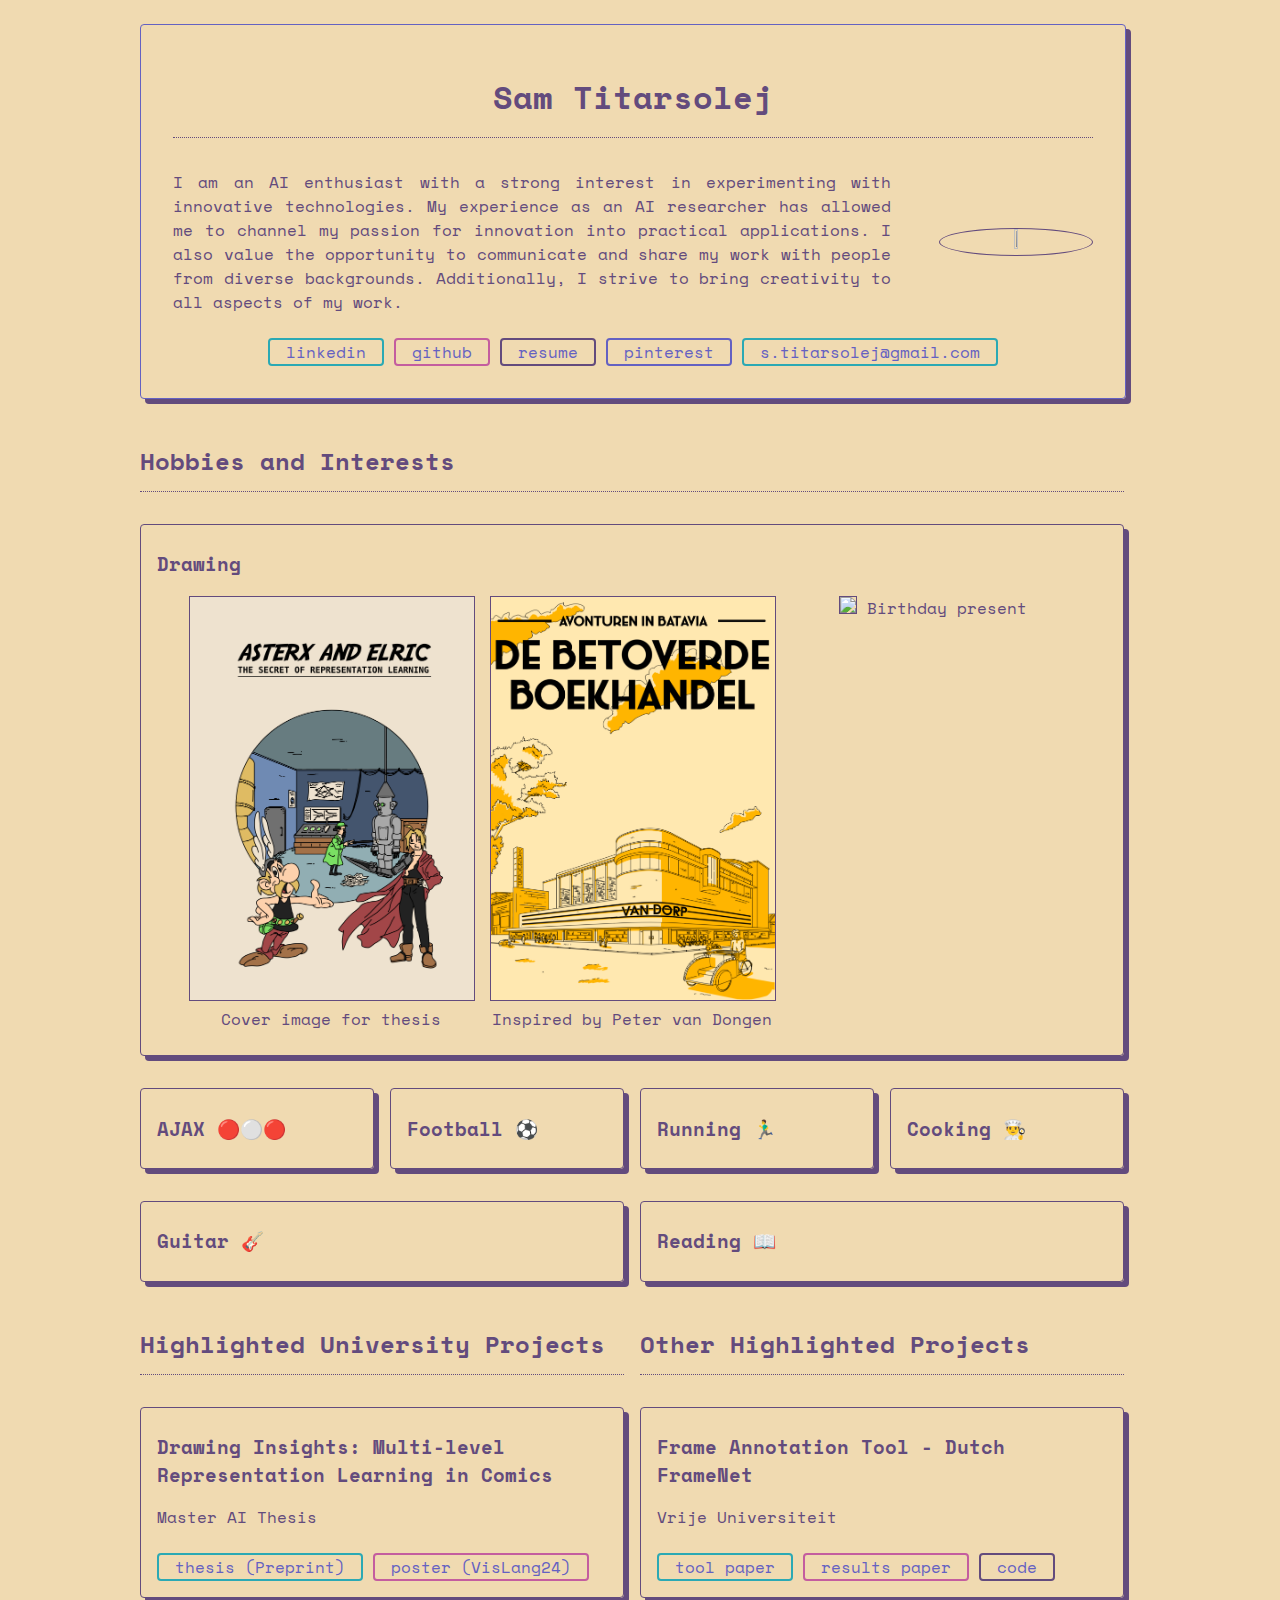
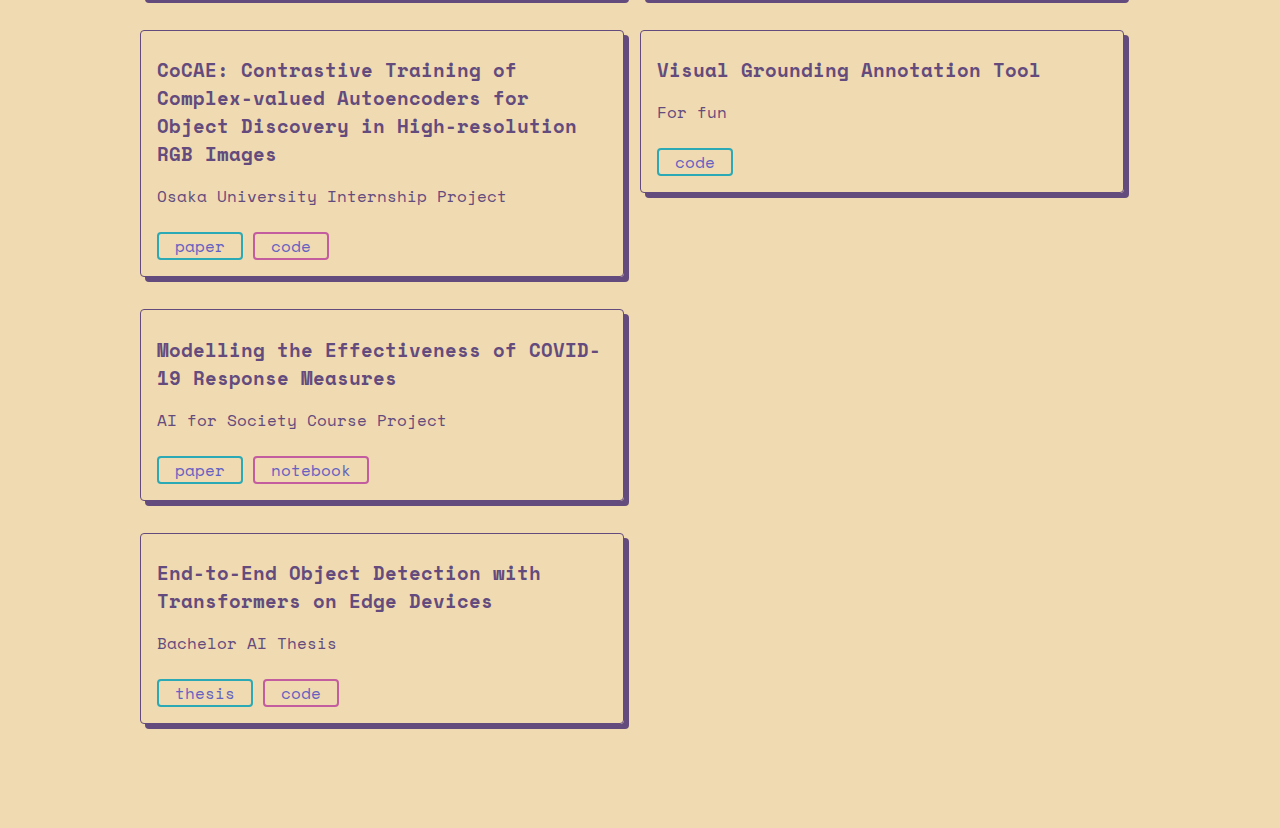
==== index.html @ b957e60d "Add email" ====
<!DOCTYPE html>
<html lang="en">
  <head>
    <meta charset="UTF-8">
    <meta name="viewport" content="width=device-width, initial-scale=1.0">
    <meta http-equiv="X-UA-Compatible" content="ie=edge">
    <title>Sam Titarsolej | Github.io</title>
    <link rel="stylesheet" href="./index.css">
    <link rel="icon" href="./favicon.ico" type="image/x-icon">

    <link rel="preconnect" href="https://fonts.googleapis.com">
    <link rel="preconnect" href="https://fonts.gstatic.com" crossorigin>
    <link href="https://fonts.googleapis.com/css2?family=Space+Mono:ital,wght@0,400;0,700;1,400;1,700&display=swap" rel="stylesheet">
  </head>
  <body>
    <main>
        <div class="page-container">
            <div id="header">
                <h1>Sam Titarsolej</h1>
                <div class="container">
                    <p>I am an AI enthusiast with a strong interest in experimenting with innovative technologies. My experience as an AI researcher has allowed me to channel my passion for innovation into practical applications. I also value the opportunity to communicate and share my work with people from diverse backgrounds. Additionally, I strive to bring creativity to all aspects of my work.</p>
                    <img src="https://avatar.iran.liara.run/public/boy?username=Ash" />
                </div>

                <a href="https://www.linkedin.com/in/samtitarsolej/" target="_blank" class="link-item border-1">linkedin</a>
                <a href="https://github.com/samtitar" target="_blank" class="link-item border-2">github</a>
                <a href="./resume.pdf" target="_blank" class="link-item border-3">resume</a>
                <a href="https://pin.it/72Xo2t1KF" target="_blank" class="link-item border-4">pinterest</a>
                <a href="mailto:s.titarsolej@gmail.com" target="_blank" class="link-item border-1">s.titarsolej@gmail.com</a>
            </div>
            <br />
            <div id="hobbies" class="section">
                <h2>Hobbies and Interests</h2>
                <div class="list">
                    <div id="drawing" class="list-item">
                        <h3>Drawing</h3>

                        <div>
                            <div>
                                <img src="drawings/asterx_elric.png" />
                                <span>Cover image for thesis</span>
                            </div>
                            <div>
                                <img src="drawings/geel.png" />
                                <span>Inspired by Peter van Dongen</span>
                            </div>
                            <div>
                                <img src="drawings/ronus.jpg" />
                                <span>Birthday present</span>
                            </div>
                        </div>
                    </div>

                    <div class="list-items-4">
                        <div id="ajax" class="list-item">
                            <h3>AJAX 🔴⚪🔴</h3>
                        </div>
                        <div id="ootball" class="list-item">
                            <h3>Football ⚽</h3>
                        </div>
                        <div id="running" class="list-item">
                            <h3>Running 🏃‍♂️</h3>
                        </div>
                        <div id="cooking" class="list-item">
                            <h3>Cooking 👨‍🍳</h3>
                        </div>
                    </div>

                    <div class="list-items-2">
                        <div id="guitar" class="list-item">
                            <h3>Guitar 🎸</h3>
                        </div>
                        <div id="running" class="list-item">
                            <h3>Reading 📖</h3>
                        </div>
                    </div>
                </div>
            </div>

            <br />
            <div id="university" class="section">
                <h2>Highlighted University Projects</h2>

                <div class="list">
                    <div id="drawingInsights" class="list-item">
                        <h3>Drawing Insights: Multi-level Representation Learning in Comics</h3>
                        <p class="list-item-context">Master AI Thesis</p>
                        <!-- <a href="./drawing_insights/thesis.pdf" target="_blank" class="link-item border-1">thesis</a>
                        <a href="./drawing_insights/paper.pdf" target="_blank" class="link-item border-2">paper</a>
                        <a href="./drawing_insights/poster.pdf" target="_blank" class="link-item border-3">poster</a>
                        <a href="https://github.com/samtitar/expression-in-comics" target="_blank" class="link-item border-4">code</a> -->
                        <a href="./drawing_insights/thesis.pdf" target="_blank" class="link-item border-1">thesis (Preprint)</a>
                        <a href="./drawing_insights/poster-1.pdf" target="_blank" class="link-item border-2">poster (VisLang24)</a>
                    </div>

                    <div id="cocae" class="list-item">
                        <h3>CoCAE: Contrastive Training of Complex-valued Autoencoders for Object Discovery in High-resolution RGB Images</h3>
                        <p class="list-item-context">Osaka University Internship Project</p>
                        <a href="./contrastive_complex_autoencoders/paper.pdf" target="_blank" class="link-item border-1">paper</a>
                        <a href="https://github.com/samtitar/contrastive-cae" target="_blank" class="link-item border-2">code</a>
                    </div>

                    <div id="aifs" class="list-item">
                        <h3>Modelling the Effectiveness of COVID-19 Response Measures</h3>
                        <p class="list-item-context">AI for Society Course Project</p>
                        <a href="./aifs_covid_measures/paper.pdf" target="_blank" class="link-item border-1">paper</a>
                        <a href="./aifs_covid_measures/notebook.html" target="_blank" class="link-item border-2">notebook</a>
                    </div>

                    <div id="detrEdge" class="list-item">
                        <h3>End-to-End Object Detection with Transformers on Edge Devices</h3>
                        <p class="list-item-context">Bachelor AI Thesis</p>
                        <a href="./end_to_end_object_detection/thesis.pdf" target="_blank" class="link-item border-1">thesis</a>
                        <a href="https://github.com/samtitar/detr-on-edge" target="_blank" class="link-item border-2">code</a>
                    </div>
                </div>
            </div>

            <br />
            <div id="profesional" class="section">
                <h2>Other Highlighted Projects</h2>

                <div class="list">
                    <div id="fatDfn" class="list-item">
                        <h3>Frame Annotation Tool - Dutch FrameNet</h3>
                        <p class="list-item-context">Vrije Universiteit</p>
                        <a href="https://aclanthology.org/2020.framenet-1.5.pdf" target="_blank" class="link-item border-1">tool paper</a>
                        <a href="https://aclanthology.org/2022.lrec-1.5.pdf" target="_blank" class="link-item border-2">results paper</a>
                        <a href="https://github.com/cltl/frame-annotation-tool" target="_blank" class="link-item border-3">code</a>
                    </div>

                    <div id="bboxAt" class="list-item">
                        <h3>Visual Grounding Annotation Tool</h3>
                        <p class="list-item-context">For fun</p>
                        <a href="https://github.com/samtitar/box-annotator" target="_blank" class="link-item border-1">code</a>
                    </div>
                </div>
            </div>
        </div>
    </main>
  </body>
</html>
---- index.css ----
:root {
    --color1: #f0dab1;
    --color2: #e39aac;
    --color3: #c45d9f;
    --color4: #634b7d;
    --color5: #6461c2;
    --color6: #2ba9b4;
    --color7: #93d4b5;
    --color8: #f0f6e8;
}

body {
    font-family: "Space Mono", monospace;
    font-weight: 400;
    font-style: normal;
    padding: 1em;
    background-color: var(--color1);
    color: var(--color4);
}

h1, h2, h3 {
    margin: 0.5em 0em;
}

h1, h2 {
    padding-bottom: 0.5em;
    border-bottom: 1px dotted var(--color4);
}

a {
    text-decoration: none;
    color: var(--color5);
}

.page-container {
    width: 100%;
    display: grid;
    grid-template-areas: "header"
                         "hobbies"
                         "university"
                         "profesional";
}

@media (min-width: 1000px) {
    .page-container {
        margin-left: calc(50% - 500px);
        max-width: 1000px;
        grid-template-areas: "header header"
                             "hobbies hobbies"
                             "university profesional";
        grid-template-columns: 1fr 1fr;
    }
}

#header {
    width: calc(100% - 5em);
    text-align: center;
    padding: 2em;
    border: 1px solid var(--color5);
    -webkit-box-shadow: 5px 5px 0px 0px var(--color4);
    -moz-box-shadow: 5px 5px 0px 0px var(--color4);
    box-shadow: 5px 5px 0px 0px var(--color4);
    margin-bottom: 2em;
    grid-area: header;
    border-radius: 4px;
}

#header .container p {
    width: 100%;
    text-align: justify;
}

#header .container img {
    margin-top: 1em;
    width: 40%;
    border: 1px solid var(--color4);
    border-radius: 100%;
}

@media (min-width: 700px) {
    #header .container {
        display: flex;
        text-align: center;
    }
    
    #header .container p {
        width: calc(80% - 1em);
        text-align: justify;
    }
    
    #header .container img {
        width: calc(20% - 2em);
        height: 100%;
        margin-left: 3em;
        margin-top: auto;
        margin-bottom: auto;

        background-size: cover;
        background-position: center;
        background-repeat: no-repeat;
    }
}

#university {
    grid-area: university;
}

#profesional {
    grid-area: profesional;
}

#hobbies {
    grid-area: hobbies;
}

#drawing div {
    text-align: center;
    justify-content: center;
}

#drawing div div {
    margin: 0.5em;
    display: inline-block;
    max-width: 100%;
    height: auto;
}

#drawing div div img {
    max-width: 100%;
    border: 1px solid var(--color4);
}

@media (min-width: 500px) {
    #drawing div {
        display: flex;
        text-align: center;
        justify-content: center;
    }

    #drawing div div {
        flex: 1;
        margin: 0.5em;
        display: inline-block;
        max-width: 30%;
    }

    #drawing div div img {
        max-width: 100%;
        border: 1px solid var(--color4);
    }
}

.section {
    width: calc(100% - 1em);
}

:target {
    transform: translate(-10px, -10px);
    border-color: var(--color3) !important;
    -webkit-box-shadow: 15px 15px 0px 0px var(--color3) !important;
    -moz-box-shadow: 15px 15px 0px 0px var(--color3) !important;
    box-shadow: 15px 15px 0px 0px var(--color3) !important;
}

:target::before {
    content: "--- Linked Item ---";
    text-align: center;
    display: inline-block;
    width: 100%;
}

@media (min-width: 500px) {
    .list-items-2 {
        display: grid;
        gap: 1em;
        grid-template-columns: 1fr 1fr;
    }

    .list-items-2 .list-item {
        margin-top: 0;
    }
}

@media (min-width: 700px) {
    .list-items-3 {
        display: grid;
        gap: 1em;
        grid-template-columns: 1fr 1fr 1fr;
    }

    .list-items-3 .list-item {
        margin-top: 0;
    }
}


@media (min-width: 800px) {
    .list-items-4 {
        display: grid;
        gap: 1em;
        grid-template-columns: 1fr 1fr 1fr 1fr;
    }

    .list-items-4 .list-item {
        margin-top: 0;
    }
}

.list-item {
    margin: 2em 0em;
    padding: 1em;
    border: 1px solid var(--color4);
    border-radius: 4px;

    -webkit-box-shadow: 5px 5px 0px 0px var(--color4);
    -moz-box-shadow: 5px 5px 0px 0px var(--color4);
    box-shadow: 5px 5px 0px 0px var(--color4);

    transition: transform 0.2s,
        -webkit-box-shadow 0.2s,
        -moz-box-shadow 0.2s,
        box-shadow 0.2s;
}

.list-item:hover {
    transform: translate(-10px, -10px);
    -webkit-box-shadow: 15px 15px 0px 0px var(--color3);
    -moz-box-shadow: 15px 15px 0px 0px var(--color3);
    box-shadow: 15px 15px 0px 0px var(--color3);
}

.link-item {
    display: inline-block;
    margin-top: 0.5em;
    border: 2px solid;
    border-radius: 4px;
    padding: 0 1em;
}

.border-1 {
    border-color: var(--color6);
}

.border-1:hover {
    background-color: var(--color6);
    color: var(--color1);
}

.border-2 {
    border-color: var(--color3);
}

.border-2:hover {
    background-color: var(--color3);
    color: var(--color1);
}

.border-3 {
    border-color: var(--color4);
}

.border-3:hover {
    background-color: var(--color4);
    color: var(--color1);
}

.border-4 {
    border-color: var(--color5);
}

.border-4:hover {
    background-color: var(--color5);
    color: var(--color1);
}
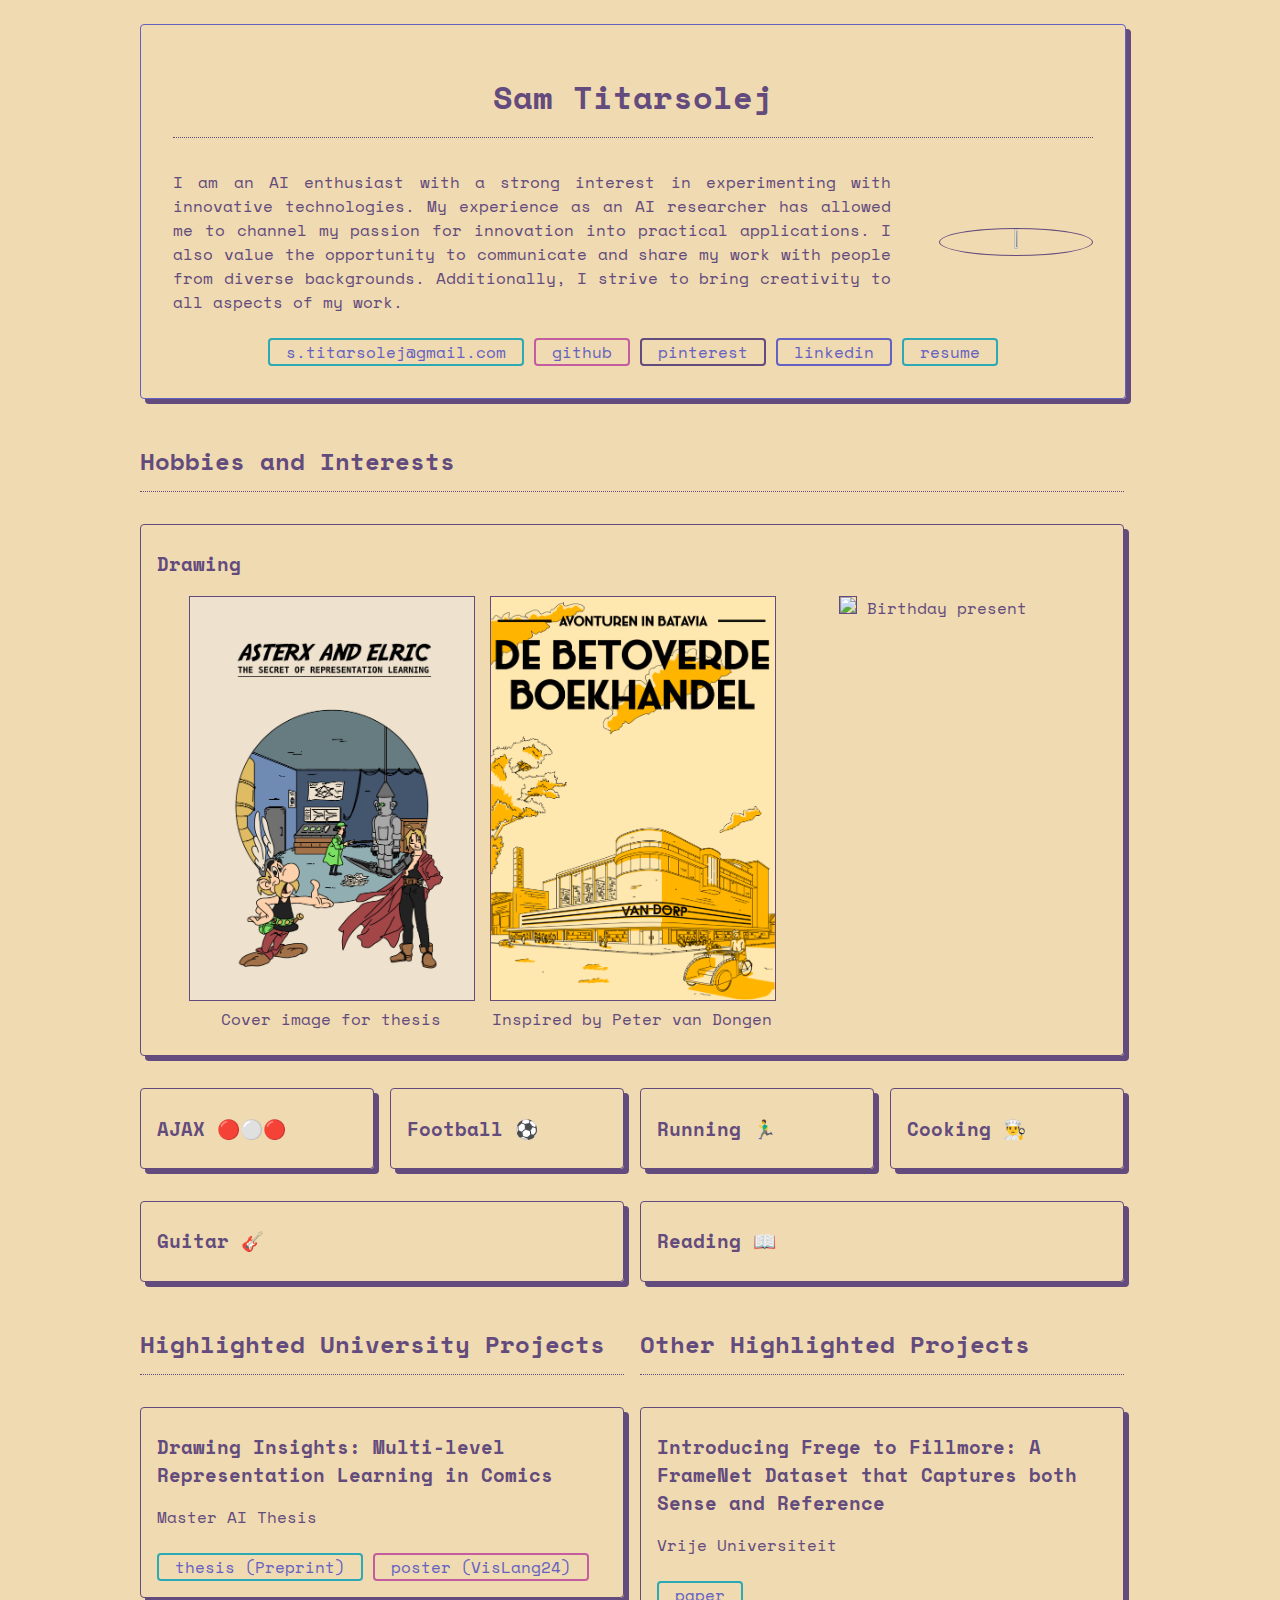
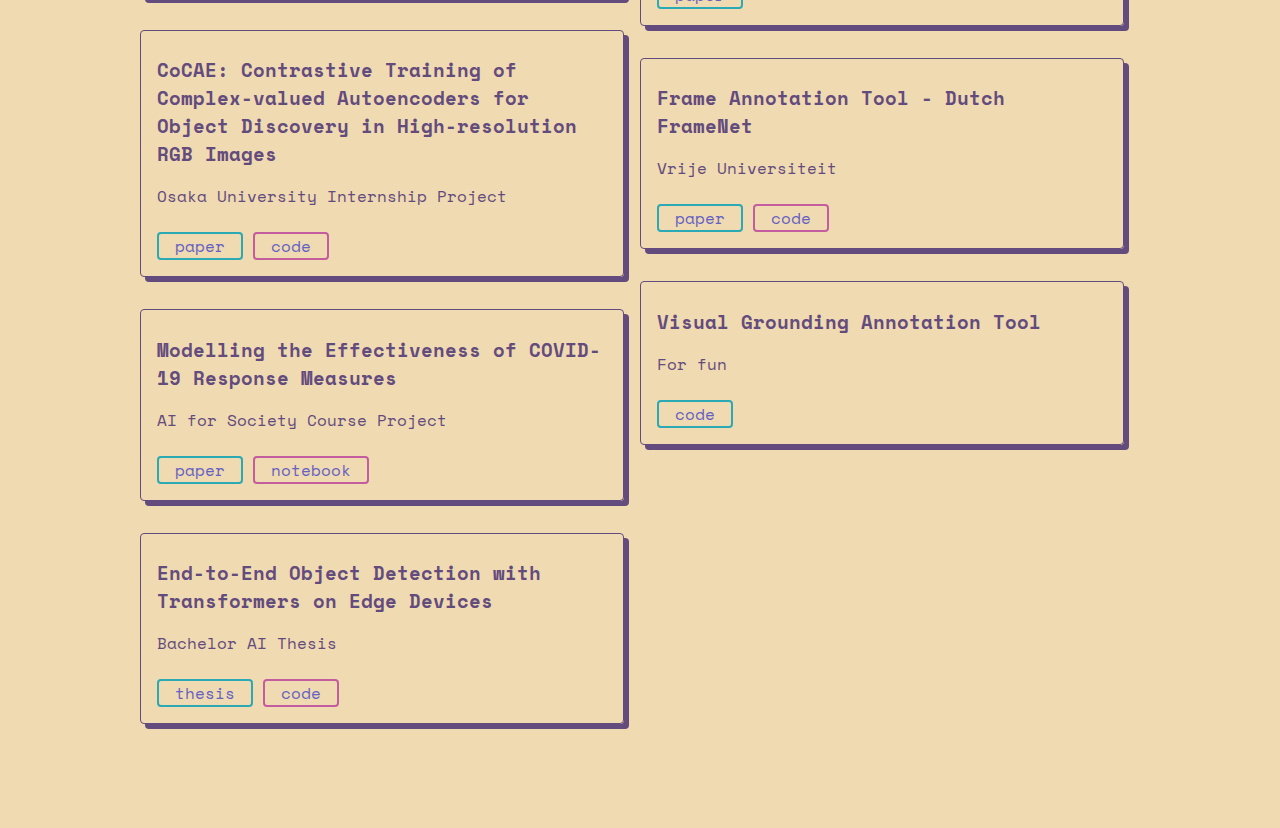
==== commit b84cb078: "Update links" ====
--- a/index.html
+++ b/index.html
@@ -22,11 +22,11 @@
                     <img src="https://avatar.iran.liara.run/public/boy?username=Ash" />
                 </div>
 
-                <a href="https://www.linkedin.com/in/samtitarsolej/" target="_blank" class="link-item border-1">linkedin</a>
+                <a href="mailto:s.titarsolej@gmail.com" target="_blank" class="link-item border-1">s.titarsolej@gmail.com</a>
                 <a href="https://github.com/samtitar" target="_blank" class="link-item border-2">github</a>
-                <a href="./resume.pdf" target="_blank" class="link-item border-3">resume</a>
-                <a href="https://pin.it/72Xo2t1KF" target="_blank" class="link-item border-4">pinterest</a>
-                <a href="mailto:s.titarsolej@gmail.com" target="_blank" class="link-item border-1">s.titarsolej@gmail.com</a>
+                <a href="https://pin.it/72Xo2t1KF" target="_blank" class="link-item border-3">pinterest</a>
+                <a href="https://www.linkedin.com/in/samtitarsolej/" target="_blank" class="link-item border-4">linkedin</a>
+                <a href="./resume.pdf" target="_blank" class="link-item border-1">resume</a>
             </div>
             <br />
             <div id="hobbies" class="section">
@@ -121,12 +121,17 @@
                 <h2>Other Highlighted Projects</h2>
 
                 <div class="list">
+                    <div id="ftfDfn" class="list-item">
+                        <h3>Introducing Frege to Fillmore: A FrameNet Dataset that Captures both Sense and Reference</h3>
+                        <p class="list-item-context">Vrije Universiteit</p>
+                        <a href="https://aclanthology.org/2022.lrec-1.5.pdf" target="_blank" class="link-item border-1">paper</a>
+                    </div>
+
                     <div id="fatDfn" class="list-item">
                         <h3>Frame Annotation Tool - Dutch FrameNet</h3>
                         <p class="list-item-context">Vrije Universiteit</p>
-                        <a href="https://aclanthology.org/2020.framenet-1.5.pdf" target="_blank" class="link-item border-1">tool paper</a>
-                        <a href="https://aclanthology.org/2022.lrec-1.5.pdf" target="_blank" class="link-item border-2">results paper</a>
-                        <a href="https://github.com/cltl/frame-annotation-tool" target="_blank" class="link-item border-3">code</a>
+                        <a href="https://aclanthology.org/2020.framenet-1.5.pdf" target="_blank" class="link-item border-1">paper</a>
+                        <a href="https://github.com/cltl/frame-annotation-tool" target="_blank" class="link-item border-2">code</a>
                     </div>
 
                     <div id="bboxAt" class="list-item">
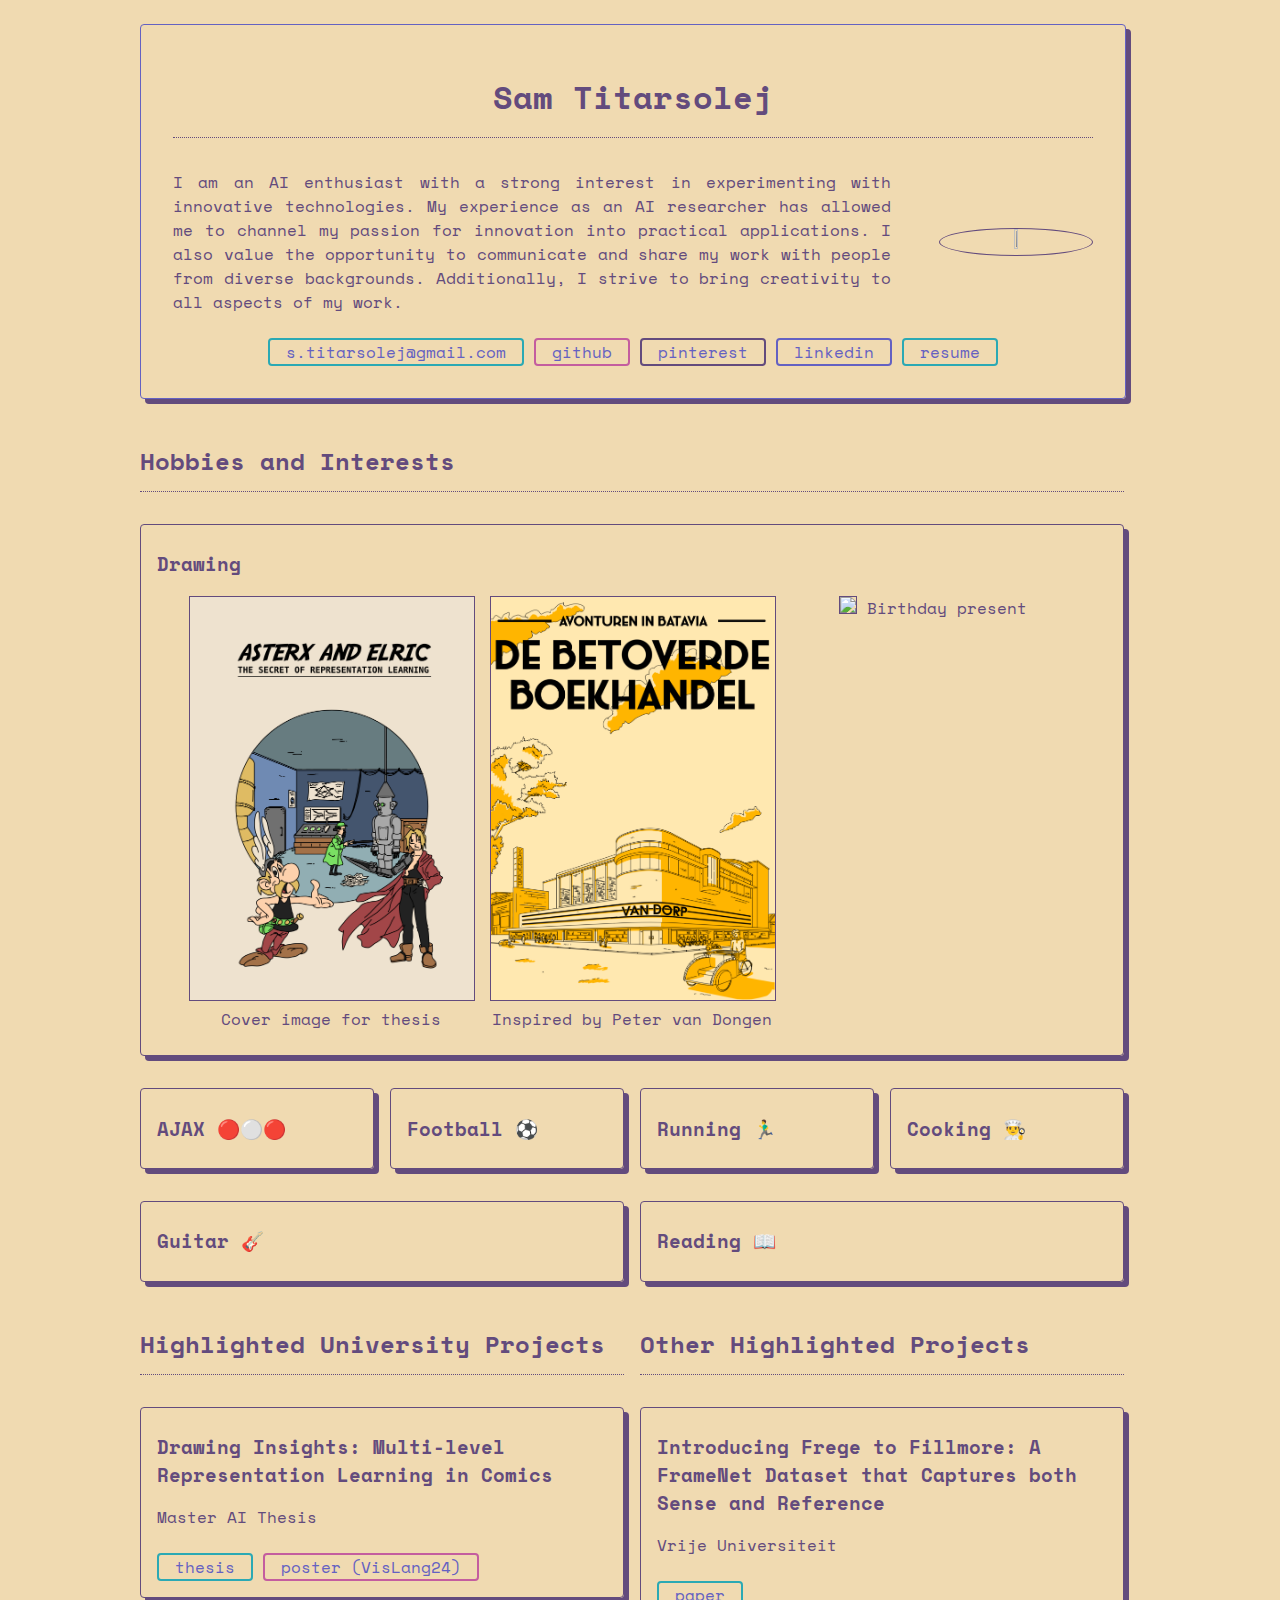
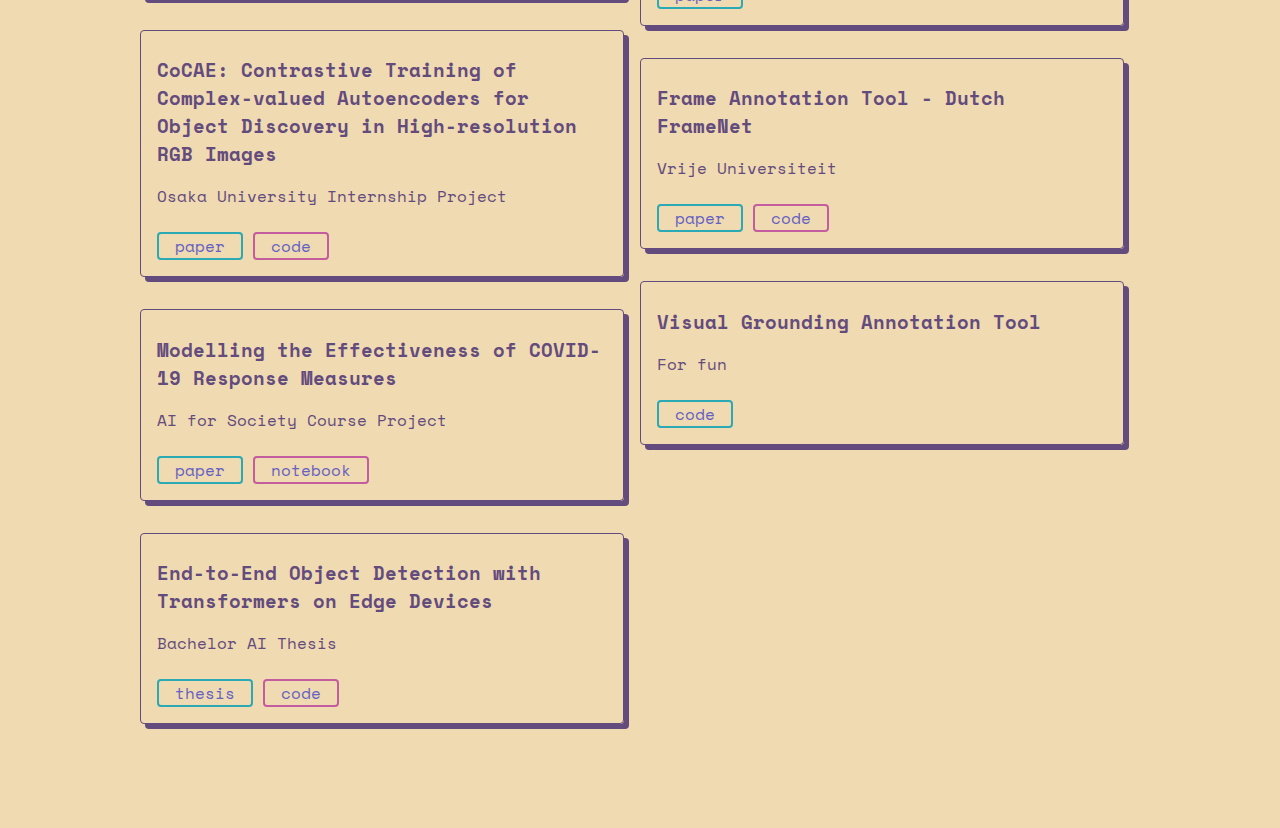
==== commit 267de943: "Thesis final version" ====
--- a/index.html
+++ b/index.html
@@ -89,7 +89,7 @@
                         <a href="./drawing_insights/paper.pdf" target="_blank" class="link-item border-2">paper</a>
                         <a href="./drawing_insights/poster.pdf" target="_blank" class="link-item border-3">poster</a>
                         <a href="https://github.com/samtitar/expression-in-comics" target="_blank" class="link-item border-4">code</a> -->
-                        <a href="./drawing_insights/thesis.pdf" target="_blank" class="link-item border-1">thesis (Preprint)</a>
+                        <a href="./drawing_insights/thesis.pdf" target="_blank" class="link-item border-1">thesis</a>
                         <a href="./drawing_insights/poster-1.pdf" target="_blank" class="link-item border-2">poster (VisLang24)</a>
                     </div>
 
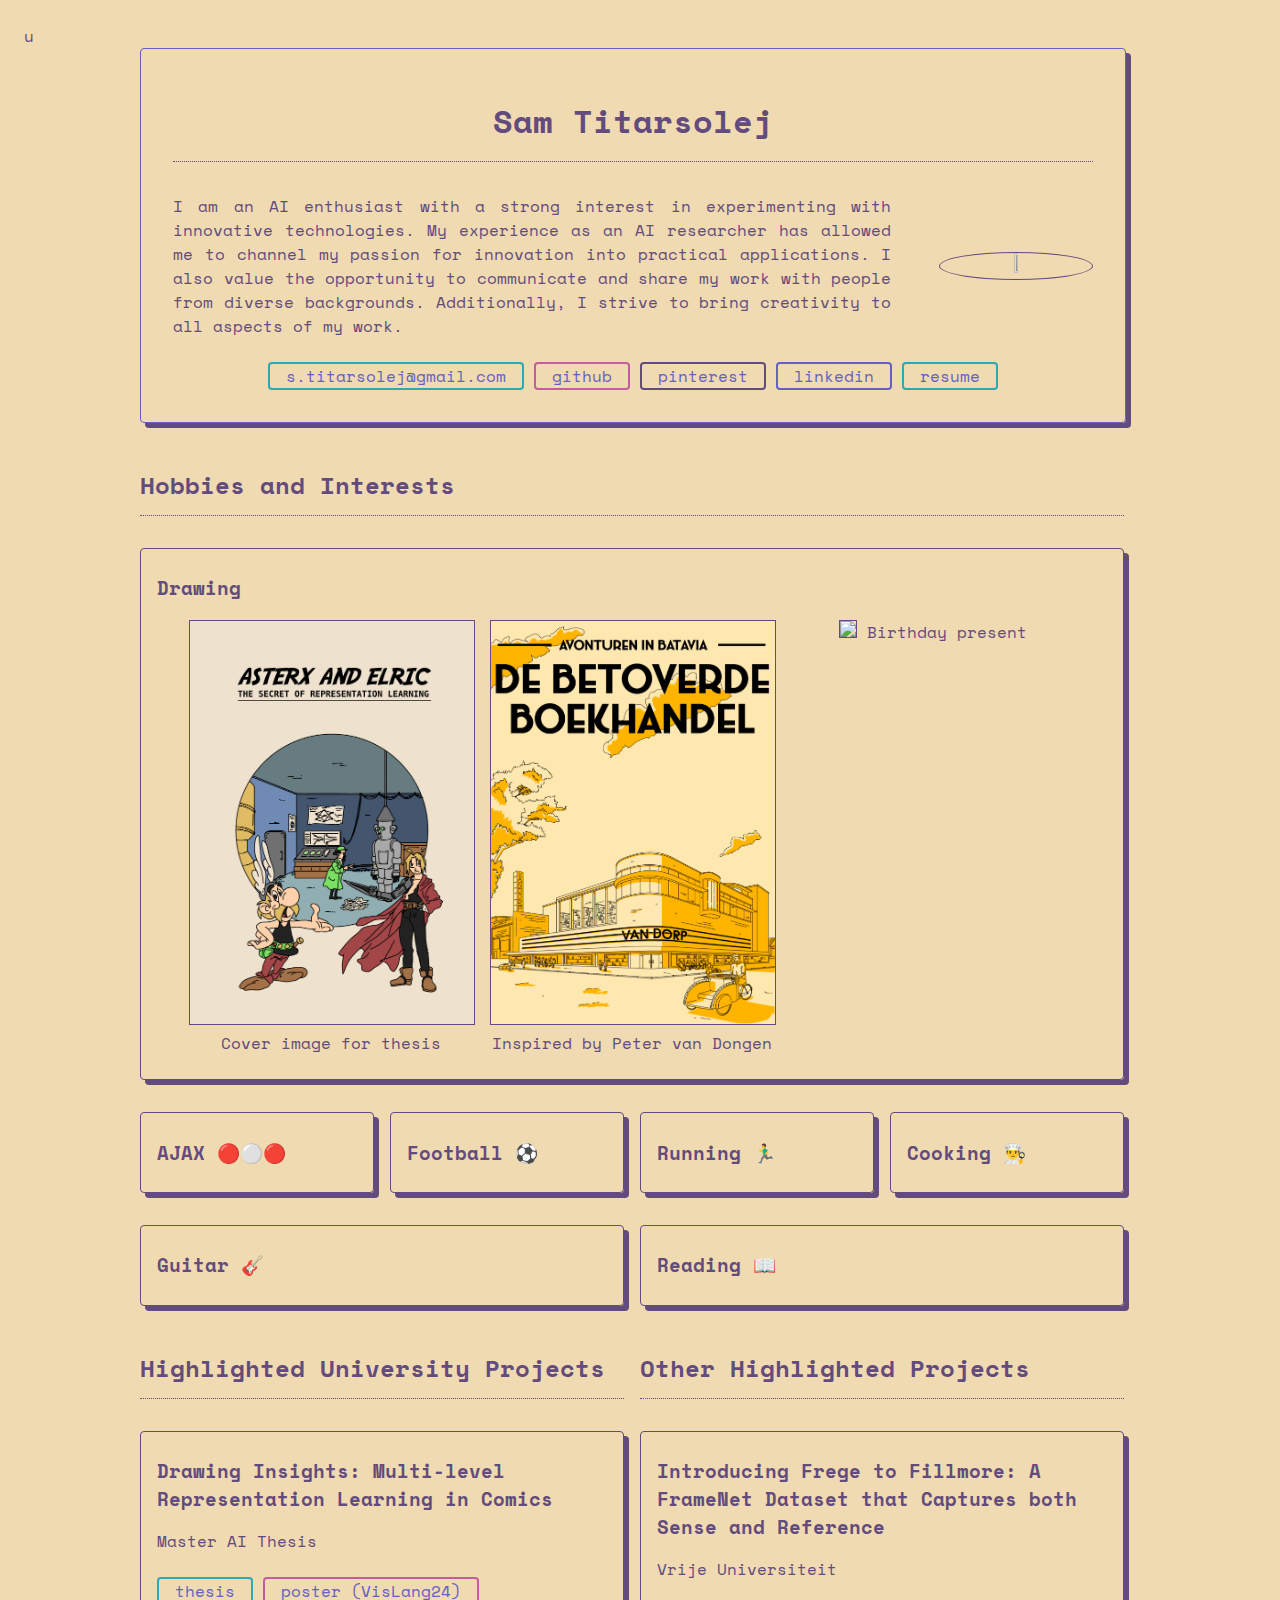
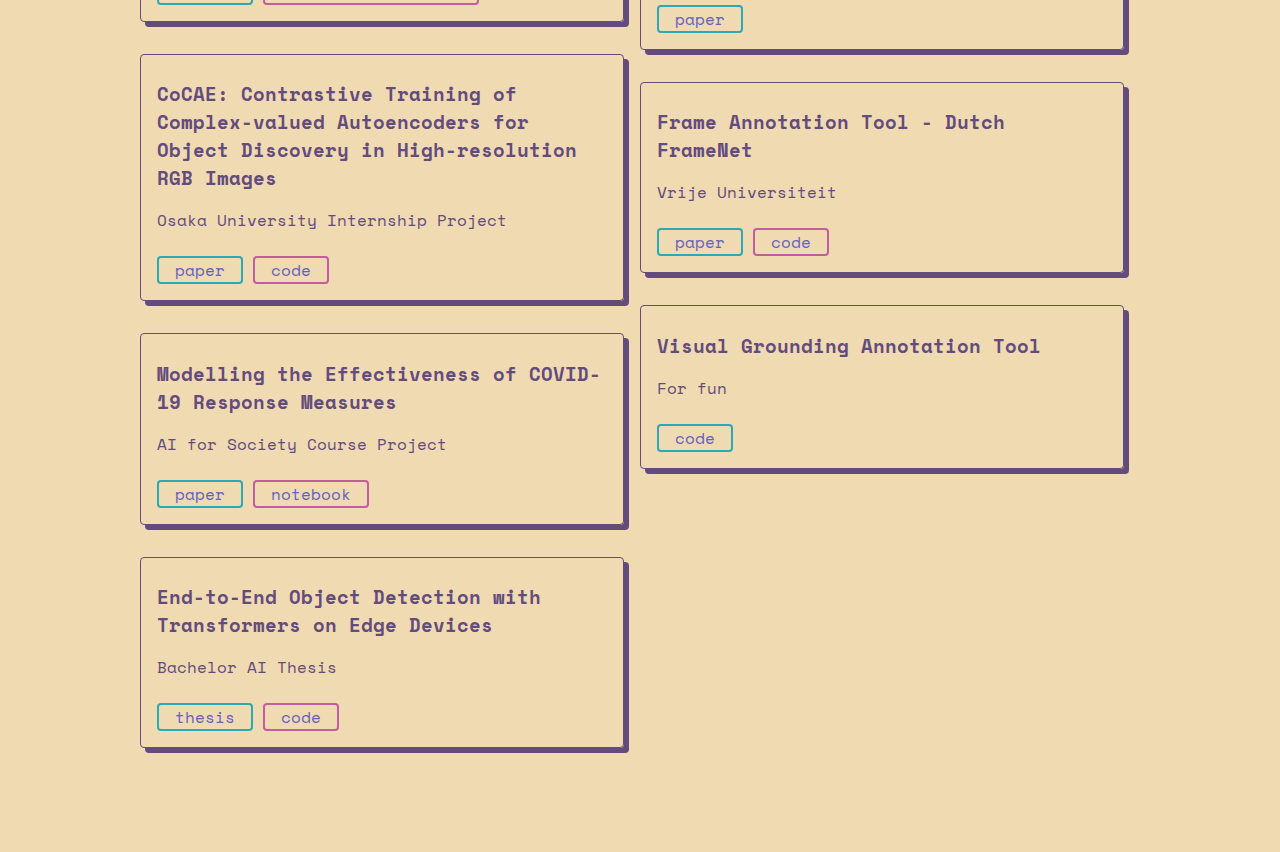
==== commit f45b25ae: "Basic analytics" ====
--- a/index.html
+++ b/index.html
@@ -1,6 +1,7 @@
 <!DOCTYPE html>
 <html lang="en">
-  <head>
+
+<head>
     <meta charset="UTF-8">
     <meta name="viewport" content="width=device-width, initial-scale=1.0">
     <meta http-equiv="X-UA-Compatible" content="ie=edge">
@@ -10,22 +11,35 @@
 
     <link rel="preconnect" href="https://fonts.googleapis.com">
     <link rel="preconnect" href="https://fonts.gstatic.com" crossorigin>
-    <link href="https://fonts.googleapis.com/css2?family=Space+Mono:ital,wght@0,400;0,700;1,400;1,700&display=swap" rel="stylesheet">
-  </head>
-  <body>
+    <link href="https://fonts.googleapis.com/css2?family=Space+Mono:ital,wght@0,400;0,700;1,400;1,700&display=swap"
+        rel="stylesheet">
+
+    <!-- 100% privacy-first analytics -->
+    <script async defer src="https://scripts.simpleanalyticscdn.com/latest.js"></script>
+    <noscript><img src="https://queue.simpleanalyticscdn.com/noscript.gif" alt=""
+            referrerpolicy="no-referrer-when-downgrade" /></noscript>u
+</head>
+
+<body>
     <main>
         <div class="page-container">
             <div id="header">
                 <h1>Sam Titarsolej</h1>
                 <div class="container">
-                    <p>I am an AI enthusiast with a strong interest in experimenting with innovative technologies. My experience as an AI researcher has allowed me to channel my passion for innovation into practical applications. I also value the opportunity to communicate and share my work with people from diverse backgrounds. Additionally, I strive to bring creativity to all aspects of my work.</p>
+                    <p>I am an AI enthusiast with a strong interest in experimenting with innovative technologies. My
+                        experience as an AI researcher has allowed me to channel my passion for innovation into
+                        practical applications. I also value the opportunity to communicate and share my work with
+                        people from diverse backgrounds. Additionally, I strive to bring creativity to all aspects of my
+                        work.</p>
                     <img src="https://avatar.iran.liara.run/public/boy?username=Ash" />
                 </div>
 
-                <a href="mailto:s.titarsolej@gmail.com" target="_blank" class="link-item border-1">s.titarsolej@gmail.com</a>
+                <a href="mailto:s.titarsolej@gmail.com" target="_blank"
+                    class="link-item border-1">s.titarsolej@gmail.com</a>
                 <a href="https://github.com/samtitar" target="_blank" class="link-item border-2">github</a>
                 <a href="https://pin.it/72Xo2t1KF" target="_blank" class="link-item border-3">pinterest</a>
-                <a href="https://www.linkedin.com/in/samtitarsolej/" target="_blank" class="link-item border-4">linkedin</a>
+                <a href="https://www.linkedin.com/in/samtitarsolej/" target="_blank"
+                    class="link-item border-4">linkedin</a>
                 <a href="./resume.pdf" target="_blank" class="link-item border-1">resume</a>
             </div>
             <br />
@@ -90,28 +104,35 @@
                         <a href="./drawing_insights/poster.pdf" target="_blank" class="link-item border-3">poster</a>
                         <a href="https://github.com/samtitar/expression-in-comics" target="_blank" class="link-item border-4">code</a> -->
                         <a href="./drawing_insights/thesis.pdf" target="_blank" class="link-item border-1">thesis</a>
-                        <a href="./drawing_insights/poster-1.pdf" target="_blank" class="link-item border-2">poster (VisLang24)</a>
+                        <a href="./drawing_insights/poster-1.pdf" target="_blank" class="link-item border-2">poster
+                            (VisLang24)</a>
                     </div>
 
                     <div id="cocae" class="list-item">
-                        <h3>CoCAE: Contrastive Training of Complex-valued Autoencoders for Object Discovery in High-resolution RGB Images</h3>
+                        <h3>CoCAE: Contrastive Training of Complex-valued Autoencoders for Object Discovery in
+                            High-resolution RGB Images</h3>
                         <p class="list-item-context">Osaka University Internship Project</p>
-                        <a href="./contrastive_complex_autoencoders/paper.pdf" target="_blank" class="link-item border-1">paper</a>
-                        <a href="https://github.com/samtitar/contrastive-cae" target="_blank" class="link-item border-2">code</a>
+                        <a href="./contrastive_complex_autoencoders/paper.pdf" target="_blank"
+                            class="link-item border-1">paper</a>
+                        <a href="https://github.com/samtitar/contrastive-cae" target="_blank"
+                            class="link-item border-2">code</a>
                     </div>
 
                     <div id="aifs" class="list-item">
                         <h3>Modelling the Effectiveness of COVID-19 Response Measures</h3>
                         <p class="list-item-context">AI for Society Course Project</p>
                         <a href="./aifs_covid_measures/paper.pdf" target="_blank" class="link-item border-1">paper</a>
-                        <a href="./aifs_covid_measures/notebook.html" target="_blank" class="link-item border-2">notebook</a>
+                        <a href="./aifs_covid_measures/notebook.html" target="_blank"
+                            class="link-item border-2">notebook</a>
                     </div>
 
                     <div id="detrEdge" class="list-item">
                         <h3>End-to-End Object Detection with Transformers on Edge Devices</h3>
                         <p class="list-item-context">Bachelor AI Thesis</p>
-                        <a href="./end_to_end_object_detection/thesis.pdf" target="_blank" class="link-item border-1">thesis</a>
-                        <a href="https://github.com/samtitar/detr-on-edge" target="_blank" class="link-item border-2">code</a>
+                        <a href="./end_to_end_object_detection/thesis.pdf" target="_blank"
+                            class="link-item border-1">thesis</a>
+                        <a href="https://github.com/samtitar/detr-on-edge" target="_blank"
+                            class="link-item border-2">code</a>
                     </div>
                 </div>
             </div>
@@ -122,26 +143,32 @@
 
                 <div class="list">
                     <div id="ftfDfn" class="list-item">
-                        <h3>Introducing Frege to Fillmore: A FrameNet Dataset that Captures both Sense and Reference</h3>
+                        <h3>Introducing Frege to Fillmore: A FrameNet Dataset that Captures both Sense and Reference
+                        </h3>
                         <p class="list-item-context">Vrije Universiteit</p>
-                        <a href="https://aclanthology.org/2022.lrec-1.5.pdf" target="_blank" class="link-item border-1">paper</a>
+                        <a href="https://aclanthology.org/2022.lrec-1.5.pdf" target="_blank"
+                            class="link-item border-1">paper</a>
                     </div>
 
                     <div id="fatDfn" class="list-item">
                         <h3>Frame Annotation Tool - Dutch FrameNet</h3>
                         <p class="list-item-context">Vrije Universiteit</p>
-                        <a href="https://aclanthology.org/2020.framenet-1.5.pdf" target="_blank" class="link-item border-1">paper</a>
-                        <a href="https://github.com/cltl/frame-annotation-tool" target="_blank" class="link-item border-2">code</a>
+                        <a href="https://aclanthology.org/2020.framenet-1.5.pdf" target="_blank"
+                            class="link-item border-1">paper</a>
+                        <a href="https://github.com/cltl/frame-annotation-tool" target="_blank"
+                            class="link-item border-2">code</a>
                     </div>
 
                     <div id="bboxAt" class="list-item">
                         <h3>Visual Grounding Annotation Tool</h3>
                         <p class="list-item-context">For fun</p>
-                        <a href="https://github.com/samtitar/box-annotator" target="_blank" class="link-item border-1">code</a>
+                        <a href="https://github.com/samtitar/box-annotator" target="_blank"
+                            class="link-item border-1">code</a>
                     </div>
                 </div>
             </div>
         </div>
     </main>
-  </body>
-</html>
+</body>
+
+</html>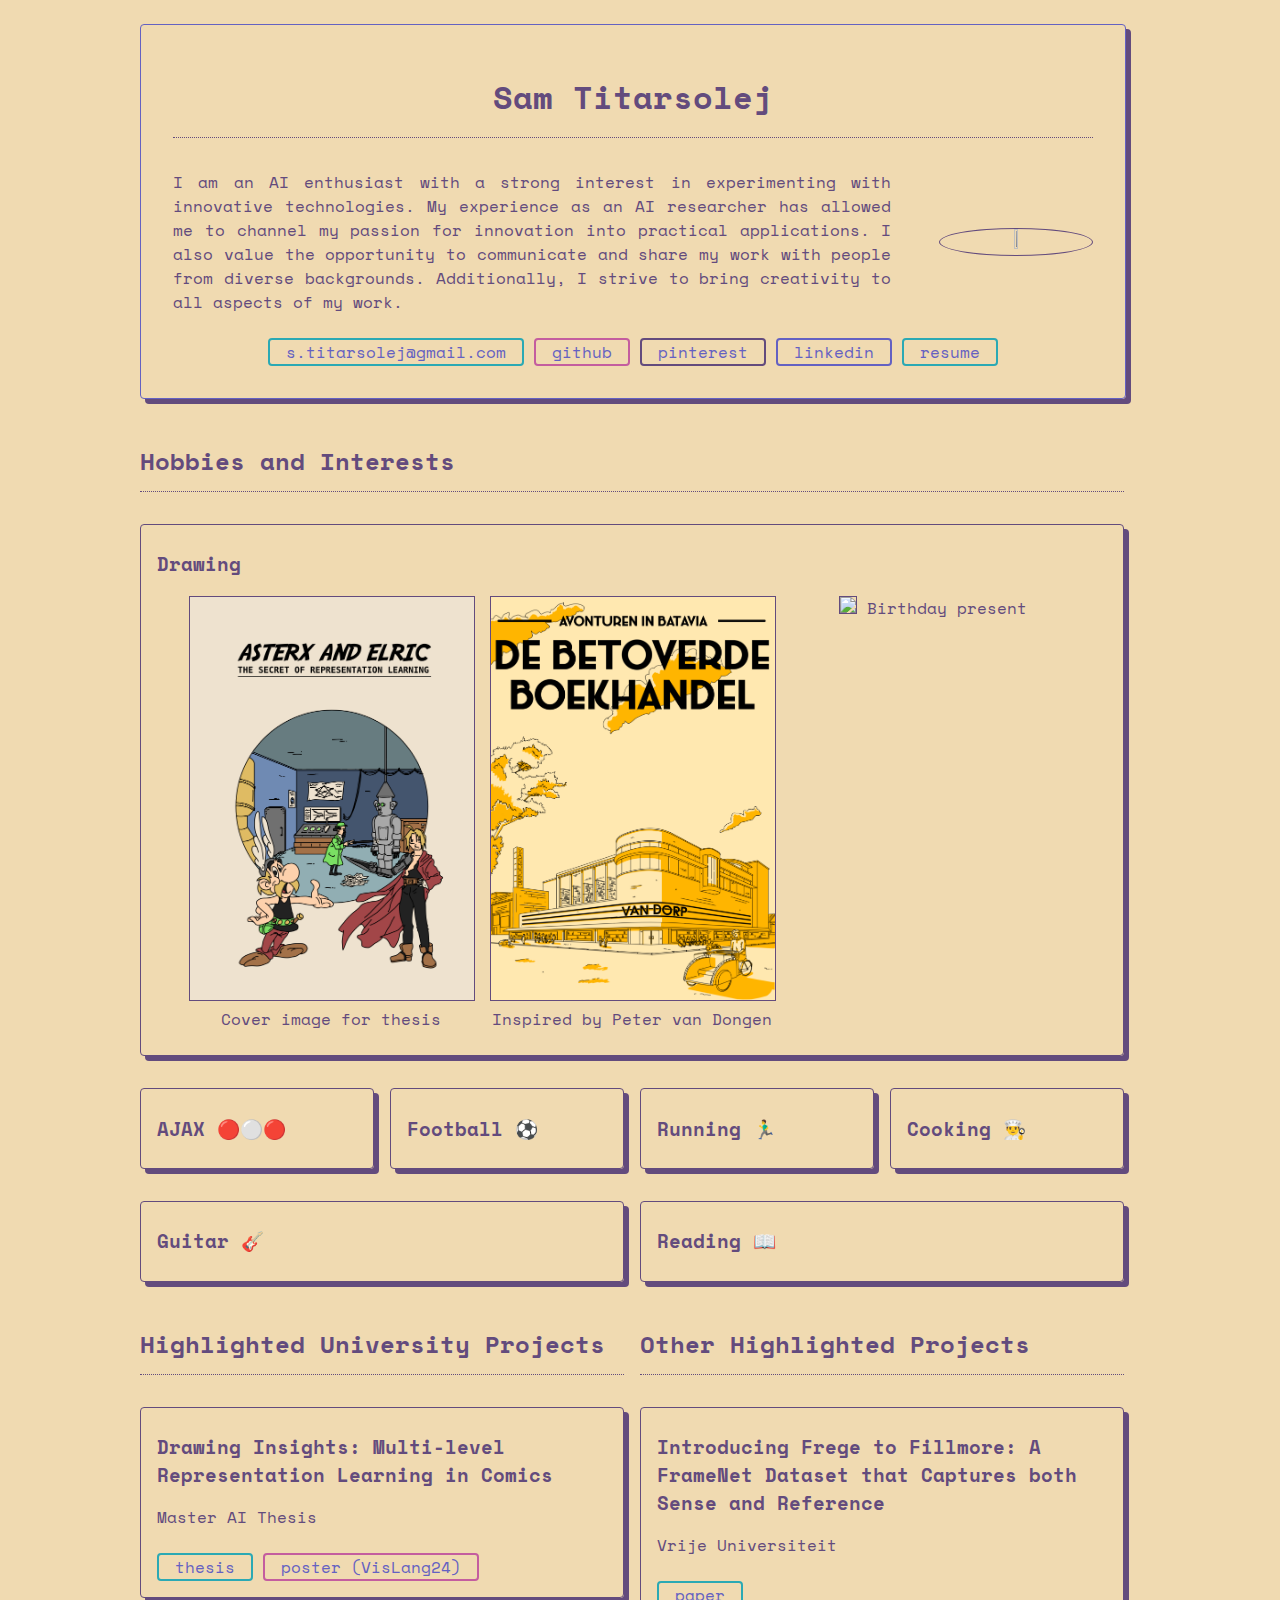
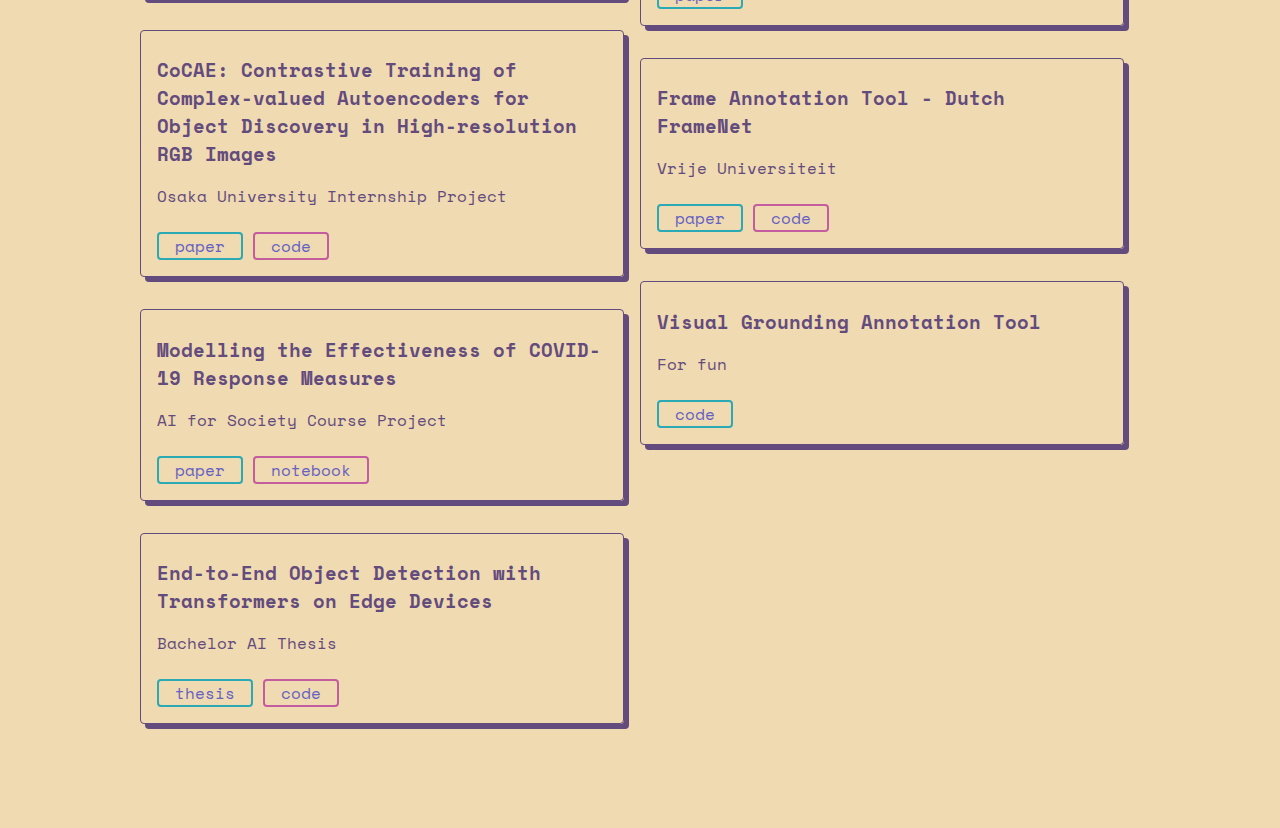
==== commit 6dff1ca6: "Analytics fix" ====
--- a/index.html
+++ b/index.html
@@ -13,11 +13,6 @@
     <link rel="preconnect" href="https://fonts.gstatic.com" crossorigin>
     <link href="https://fonts.googleapis.com/css2?family=Space+Mono:ital,wght@0,400;0,700;1,400;1,700&display=swap"
         rel="stylesheet">
-
-    <!-- 100% privacy-first analytics -->
-    <script async defer src="https://scripts.simpleanalyticscdn.com/latest.js"></script>
-    <noscript><img src="https://queue.simpleanalyticscdn.com/noscript.gif" alt=""
-            referrerpolicy="no-referrer-when-downgrade" /></noscript>u
 </head>
 
 <body>
@@ -169,6 +164,12 @@
             </div>
         </div>
     </main>
+
+
+    <!-- 100% privacy-first analytics -->
+    <script async defer src="https://scripts.simpleanalyticscdn.com/latest.js"></script>
+    <noscript><img src="https://queue.simpleanalyticscdn.com/noscript.gif" alt=""
+            referrerpolicy="no-referrer-when-downgrade" /></noscript>
 </body>
 
 </html>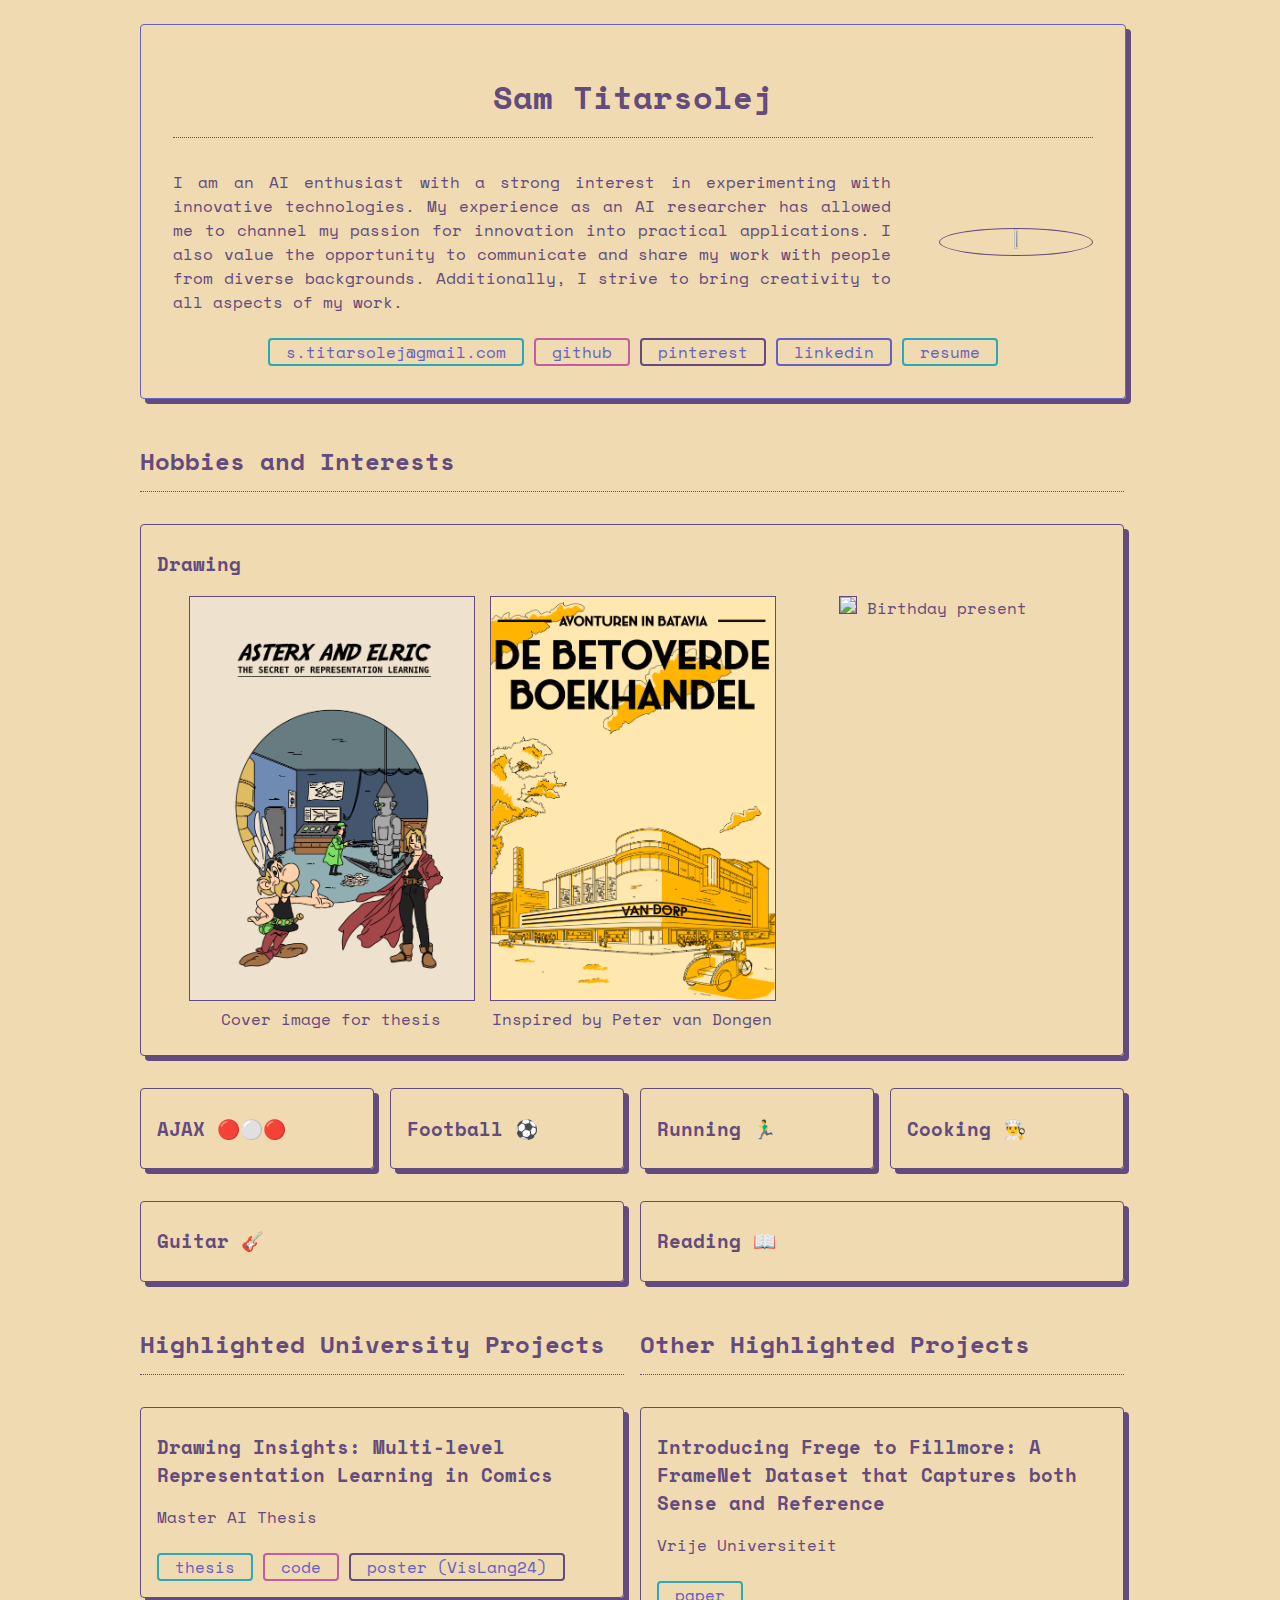
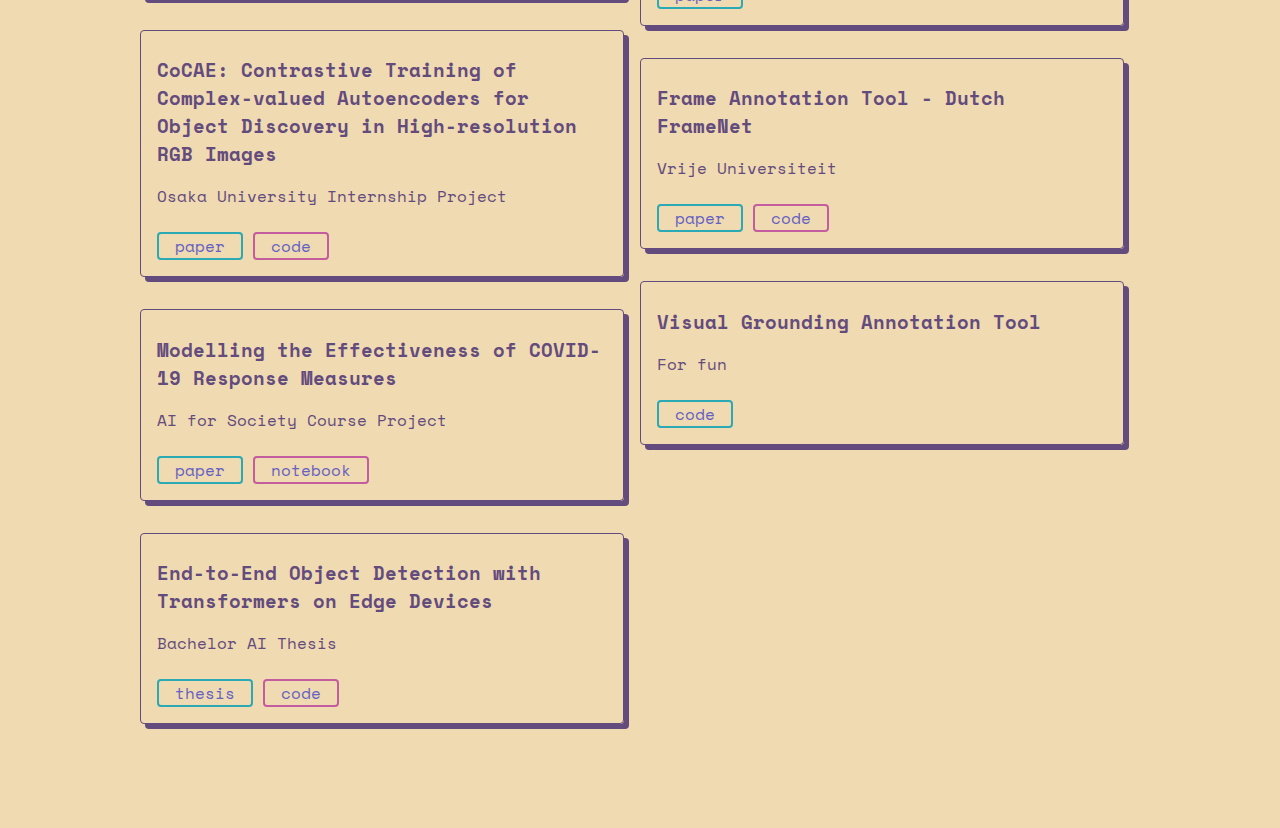
==== commit 283f9df0: "thesis code" ====
--- a/index.html
+++ b/index.html
@@ -94,12 +94,9 @@
                     <div id="drawingInsights" class="list-item">
                         <h3>Drawing Insights: Multi-level Representation Learning in Comics</h3>
                         <p class="list-item-context">Master AI Thesis</p>
-                        <!-- <a href="./drawing_insights/thesis.pdf" target="_blank" class="link-item border-1">thesis</a>
-                        <a href="./drawing_insights/paper.pdf" target="_blank" class="link-item border-2">paper</a>
-                        <a href="./drawing_insights/poster.pdf" target="_blank" class="link-item border-3">poster</a>
-                        <a href="https://github.com/samtitar/expression-in-comics" target="_blank" class="link-item border-4">code</a> -->
                         <a href="./drawing_insights/thesis.pdf" target="_blank" class="link-item border-1">thesis</a>
-                        <a href="./drawing_insights/poster-1.pdf" target="_blank" class="link-item border-2">poster
+                        <a href="https://github.com/samtitar/expression-in-comics" target="_blank" class="link-item border-2">code</a>
+                        <a href="./drawing_insights/poster-1.pdf" target="_blank" class="link-item border-3">poster
                             (VisLang24)</a>
                     </div>
 
@@ -167,9 +164,8 @@
 
 
     <!-- 100% privacy-first analytics -->
-    <script async defer src="https://scripts.simpleanalyticscdn.com/latest.js"></script>
-    <noscript><img src="https://queue.simpleanalyticscdn.com/noscript.gif" alt=""
-            referrerpolicy="no-referrer-when-downgrade" /></noscript>
+    <script async src="https://scripts.simpleanalyticscdn.com/latest.js"></script>
+    <script async src="https://scripts.simpleanalyticscdn.com/auto-events.js"></script>    
 </body>
 
 </html>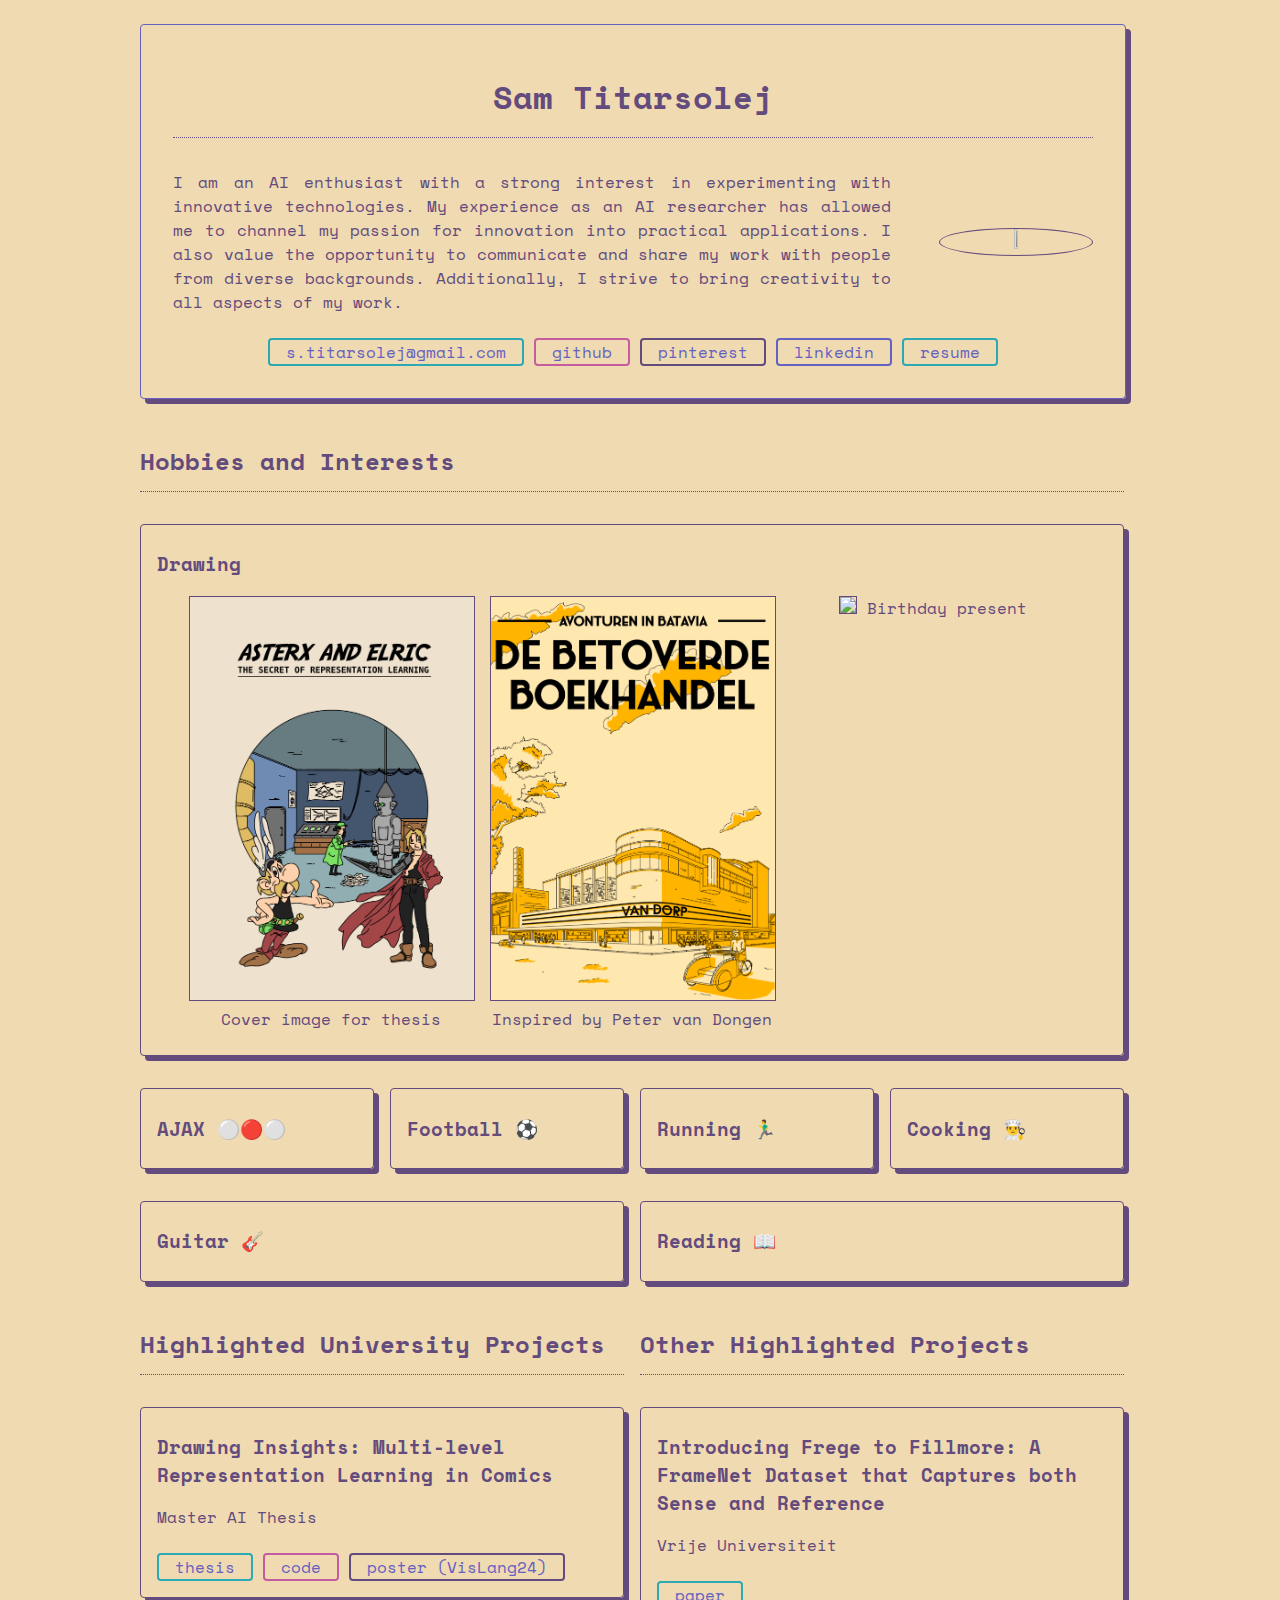
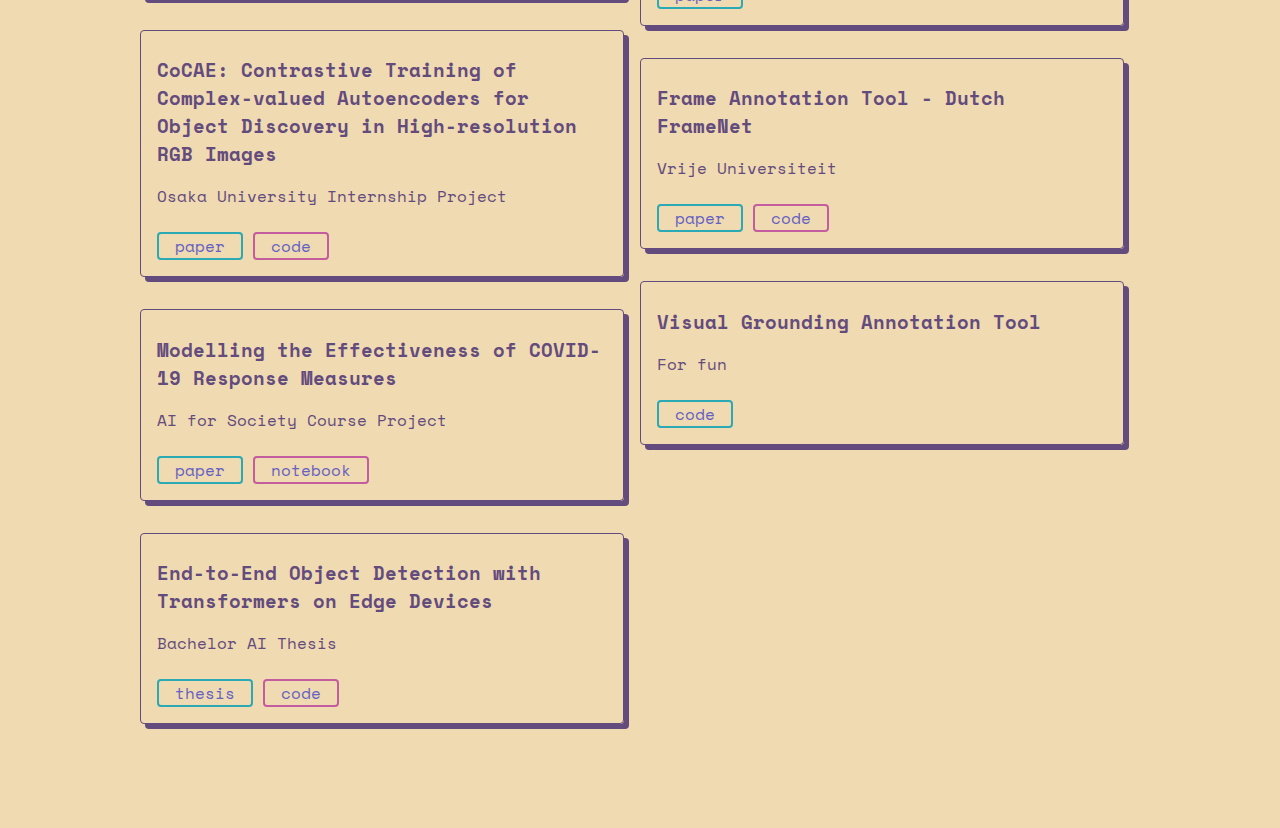
==== commit e83f74f4: "Update index.html" ====
--- a/index.html
+++ b/index.html
@@ -62,7 +62,7 @@
 
                     <div class="list-items-4">
                         <div id="ajax" class="list-item">
-                            <h3>AJAX 🔴⚪🔴</h3>
+                            <h3>AJAX ⚪🔴⚪️</h3>
                         </div>
                         <div id="ootball" class="list-item">
                             <h3>Football ⚽</h3>
